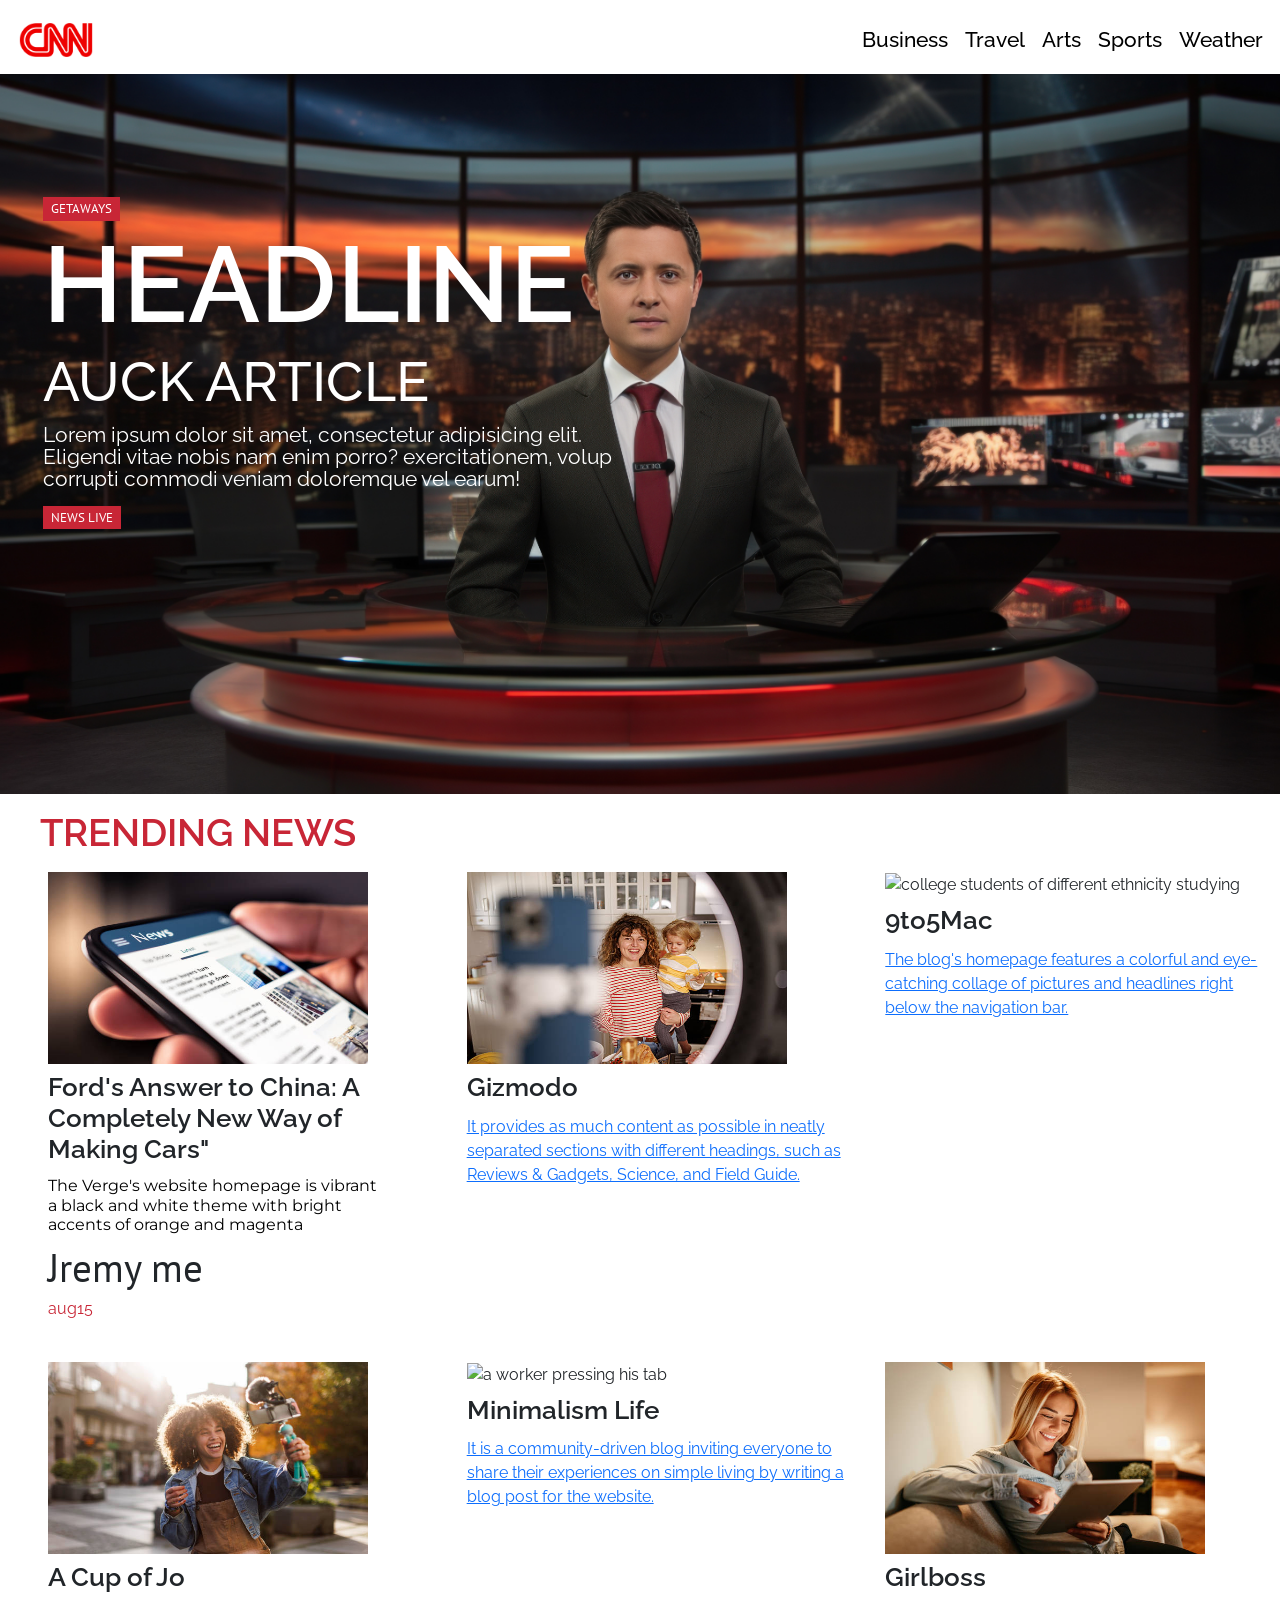
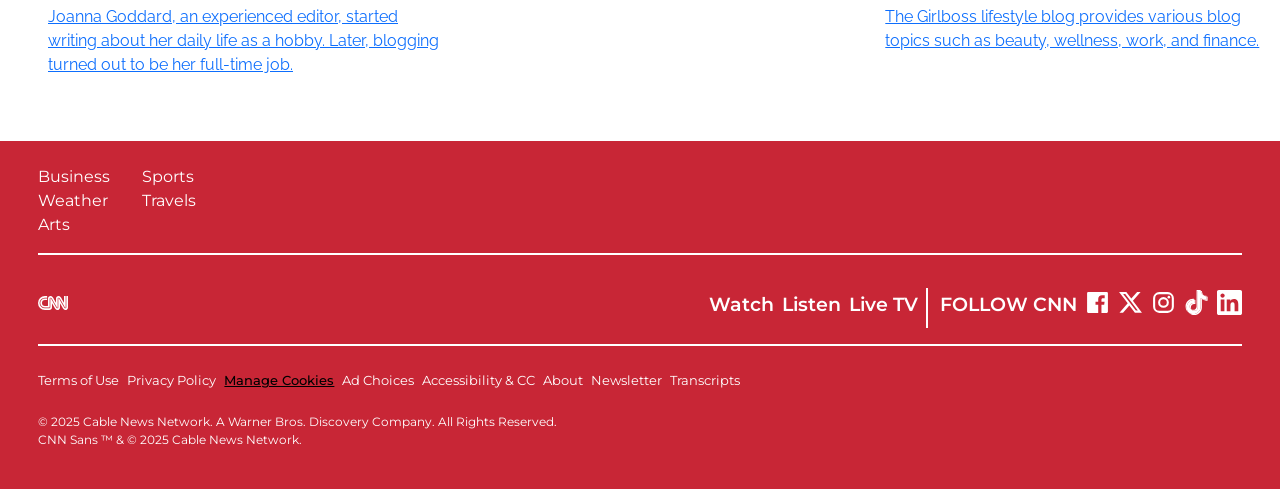
==== cnn.html @ e2d018b4 "first commit" ====
<!DOCTYPE html>
<html lang="en">

<head>
    <meta charset="UTF-8">
    <meta name="viewport" content="width=device-width, initial-scale=1.0">
    <title>cnn</title>
    <link rel="stylesheet" href="https://cdn.jsdelivr.net/npm/bootstrap@5.3.3/dist/css/bootstrap.min.css">
    <script defer src="https://cdn.jsdelivr.net/npm/bootstrap@5.3.3/dist/js/bootstrap.bundle.min.js "></script>
    <link rel="stylesheet" href="cnn.css">
</head>

<body>
    <header>
        <nav class="">
            <div>
                <img src="images/logo.png" alt="cnn_icon" class="icon">
            </div>
            <ul id="nav-links">
                <li class=""><a href="#">Business</a></li>
                <li><a href="#">Travel</a></li>
                <li><a href="#">Arts</a></li>
                <li><a href="#">Sports</a></li>
                <li><a href="#">Weather</a></li>
            </ul>
            <div id="hamburger">
                <span class="bar"></span>
                <span class="bar"></span>
                <span class="bar"></span>
            </div>
        </nav>
    </header>
    <section class="hero-section">
        <div class="hero-img">
            <!-- <img src="images/newHeader.jpg" alt=""> -->
        </div>
        <div class="hero-img-overlay text-white">
            <span> GETAWAYS</span>
            <h1>HEADLINE</h1>
            <h3>AUCK ARTICLE</h3>
            <p class="lorem"><small>Lorem ipsum dolor sit amet, consectetur adipisicing elit.<br> Eligendi vitae nobis
                    nam enim porro? exercitationem, volup <br>
                    corrupti commodi veniam doloremque vel earum!
                </small></p>
            <span>NEWS LIVE</span>
        </div>
    </section>
    <section class="news-section">
        <div class="newsHeading d-flex justify-content-between me-5 ms-3 mt-3 mb-2">
            <h3 class="ps-md-4">TRENDING NEWS</h3>
            <span class="p-0" style="font-size: 1.5em;">&#x2304</span>
        </div>
        <div class="row news-items ps-md-5" id="row">

            <div class="news-item news-item-media1 d-flex col-md-6 d-md-block col-lg-4">
                <div class="news-item-img">
                    <img src="images/newsImg_1.jpg" alt="" id="image">
                </div>
                <div class="news-item-content">
                    <h3 class="pb-md-1 pt-md-2 ">Ford's Answer to China: A Completely New Way of Making Cars"</h3>
                    <p class="firstParagraph"> <a href="" id="desc">
                            The Verge's website homepage is vibrant
                            a black and white theme with bright accents of orange and magenta</p>
                    </a>
                    <span class="firstSpan">Jremy me</span>
                    <p class="time"> aug15</p>


                </div>
            </div>
            <div class="background"></div>

            <div class="news-item news-item-media2 d-flex col-md-6 d-md-block col-lg-4">
                <div class="news-item-img">
                    <img src="images/newsImg_2.jpg" alt="a mother and her child">
                </div>
                <div class="news-item-content">
                    <h3 class="pb-md-1 pt-md-2 authorName ">Gizmodo</h3>
                    <p> <a href="">
                            It provides as much content as possible in neatly separated sections with different
                            headings,
                            such as Reviews & Gadgets, Science, and Field Guide.
                        </a>
                    </p>
                </div>
            </div>

            <div class="background"></div>

            <div class="news-item news-item-media3 d-flex col-md-6 d-md-block col-lg-4">
                <div class="news-item-img">
                    <img src="images/newsImg_3.jpg" alt="college students of different ethnicity studying">
                </div>
                <div class="news-item-content">
                    <h3 class="pb-md-1 pt-md-2">9to5Mac</h3>
                    <p> <a href="">
                            The blog's homepage features a colorful and eye-catching
                            collage of pictures and headlines right below the navigation bar.</p>
                    </a>
                </div>
            </div>

            <div class="background"></div>

            <div class="news-item news-item-media4 d-flex col-md-6 d-md-block col-lg-4">
                <div class="news-item-img">
                    <img src="images/newsImg_4.jpg" alt="a girl holding a camera">
                </div>
                <div class="news-item-content">
                    <h3 class="pb-md-1 pt-md-2">A Cup of Jo</h3>
                    <p> <a href="">
                            Joanna Goddard, an experienced editor, started writing about her daily life as a hobby.
                            Later, blogging turned out to be her full-time job.</p>
                    </a>
                </div>
            </div>

            <div class="background"></div>

            <div class="news-item news-item-media5 d-flex col-md-6 d-md-block col-lg-4">
                <div class="news-item-img">
                    <img src="images/newsImg_5.jpg" alt="a worker pressing his tab">
                </div>
                <div class="news-item-content">
                    <h3 class="pb-md-1 pt-md-2">Minimalism Life</h3>
                    <p> <a href="">
                            It is a community-driven blog inviting everyone to share their experiences on simple living
                            by writing a blog post for the website.</p>
                    </a>
                </div>
            </div>

            <div class="background"></div>

            <div class="news-item news-item-media6 d-flex col-md-6 d-md-block col-lg-4">
                <div class="news-item-img">
                    <img src="images/newsImg_6.jpg" alt="a girl pressing her ipad">
                </div>
                <div class="news-item-content">
                    <h3 class="pb-md-1 pt-md-2">Girlboss</h3>
                    <p> <a href="">
                            The Girlboss lifestyle blog provides various blog topics such as beauty,
                            wellness, work, and finance.</p>
                    </a>
                </div>
            </div>


        </div>
    </section>
    <footer class="text-white mt-2">
        <div class="newsOptions">
            <ul class="">
                <div class="ul-former">
                    <li><a href="#">Business</a></li>
                    <li><a href="#">Weather</a></li>
                    <li><a href="#">Arts</a></li>
                </div>
                <div class="ul-latter">
                    <li><a href="#">Sports</a></li>
                    <li><a href="#">Travels</a></li>
                </div>
            </ul>
        </div>
        <div class="background"></div>
        <div class="social-section d-md-flex justify-content-md-between align-content-center">
            <div class="footer-icon">
                <svg fill="#fff" viewBox="0 0 24 24" role="img" xmlns="http://www.w3.org/2000/svg">
                    <path
                        d="M23.996 15.514c0 2.064-2.667 3.055-4.079.658l-2.325-4.004v3.346c0 2.064-2.666 3.055-4.077.658a4103.7 4103.7 0 0 1-2.326-4.004v3.155c0 1.432-.85 2.207-2.179 2.207H5.53a5.53 5.53 0 0 1 0-11.06h1.794V7.8H5.53a4.202 4.202 0 1 0 0 8.403h3.45a.897.897 0 0 0 .879-.878v-6.8a.27.27 0 0 1 .193-.273c.141-.038.29.049.399.233l2.152 3.709 2.083 3.589c.28.474.699.557.997.475a.797.797 0 0 0 .582-.787V8.525a.27.27 0 0 1 .191-.274c.14-.038.287.049.395.233l1.995 3.437 2.242 3.865c.219.371.524.503.79.503a.77.77 0 0 0 .206-.028.799.799 0 0 0 .59-.79v-9H24zM8.003 13.97V8.486c0-2.064 2.667-3.055 4.078-.657.103.173 2.326 4.002 2.326 4.002V8.486c0-2.064 2.666-3.055 4.077-.657.103.173 2.325 4.002 2.325 4.002v-5.36h1.331v9a.27.27 0 0 1-.194.274c-.14.038-.29-.049-.398-.234a1360.428 1360.428 0 0 1-2.24-3.862l-1.995-3.434c-.28-.474-.696-.557-.992-.477a.799.799 0 0 0-.584.786v6.946a.272.272 0 0 1-.193.275c-.143.038-.291-.049-.399-.234-.02-.032-1.069-1.84-2.083-3.589a6211.797 6211.797 0 0 0-2.154-3.71c-.279-.476-.697-.558-.995-.478a.8.8 0 0 0-.585.786v6.8a.372.372 0 0 1-.349.348H5.527a3.671 3.671 0 0 1 0-7.343h1.795v1.328h-1.78a2.343 2.343 0 1 0 0 4.687h2.094a.364.364 0 0 0 .367-.37z" />
                </svg>
            </div>
            <div class="socials-list d-md-flex ">
                <div class="notDisplay">
                    <ul class="d-md-flex gap-2">
                        <li>Watch</li>
                        <li>Listen</li>
                        <li>Live TV</li>
                    </ul>
                </div>
                <div class="socials d-md-flex">
                    <p>FOLLOW CNN</p>
                    <div>
                        <ul class="d-flex gap-2 p-0">
                            <li>
                                <a href="http://facebook.com/CNN">
                                    <svg fill="#fff" viewBox="0 0 24 24" xmlns="http://www.w3.org/2000/svg"
                                        data-name="Layer 1">
                                        <path
                                            d="M20.9,2H3.1A1.1,1.1,0,0,0,2,3.1V20.9A1.1,1.1,0,0,0,3.1,22h9.58V14.25h-2.6v-3h2.6V9a3.64,3.64,0,0,1,3.88-4,20.26,20.26,0,0,1,2.33.12v2.7H17.3c-1.26,0-1.5.6-1.5,1.47v1.93h3l-.39,3H15.8V22h5.1A1.1,1.1,0,0,0,22,20.9V3.1A1.1,1.1,0,0,0,20.9,2Z" />
                                    </svg>
                                </a>
                            </li>
                            <li>
                                <a href="http://twitter.com/CNN">
                                    <svg role="img" aria-label="X/Twitter" viewBox="0 0 48 48" fill="none"
                                        xmlns="http://www.w3.org/2000/svg">
                                        <path
                                            d="M36.6526 3.80786H43.3995L28.6594 20.6548L46 43.5798H32.4225L21.7881 29.6759L9.61989 43.5798H2.86886L18.6349
                                25.5601L2 3.80786H15.9222L25.5348 16.5165L36.6526 3.80786ZM34.2846 39.5414H38.0232L13.8908 7.63413H9.87892L34.2846 39.5414Z"
                                            fill="#fff"></path>
                                    </svg>
                                </a>
                            </li>

                            <li>
                                <a href="http://instagram.com/CNN">
                                    <svg fill="#fff" viewBox="-2 -2 24 24" xmlns="http://www.w3.org/2000/svg"
                                        preserveAspectRatio="xMinYMin" class="jam jam-instagram">
                                        <path
                                            d='M14.017 0h-8.07A5.954 5.954 0 0 0 0 5.948v8.07a5.954 5.954 0 0 0 5.948 5.947h8.07a5.954 5.954 0 0 0 5.947-5.948v-8.07A5.954 5.954 0 0 0 14.017 0zm3.94 14.017a3.94 3.94 0 0 1-3.94 3.94h-8.07a3.94 3.94 0 0 1-3.939-3.94v-8.07a3.94 3.94 0 0 1 3.94-3.939h8.07a3.94 3.94 0 0 1 3.939 3.94v8.07z' />
                                        <path
                                            d='M9.982 4.819A5.17 5.17 0 0 0 4.82 9.982a5.17 5.17 0 0 0 5.163 5.164 5.17 5.17 0 0 0 5.164-5.164A5.17 5.17 0 0 0 9.982 4.82zm0 8.319a3.155 3.155 0 1 1 0-6.31 3.155 3.155 0 0 1 0 6.31z' />
                                        <circle cx='15.156' cy='4.858' r='1.237' />
                                    </svg>
                                </a>
                            </li>
                            <li>

                                <a href="https://www.tiktok.com/@cnn?lang=en">
                                    <svg role="img" aria-label="TikTok" viewBox="0 0 48 48" fill="none"
                                        xmlns="http://www.w3.org/2000/svg">
                                        <path
                                            d="M34.353 17.3269C37.4397 19.5413 41.2211 20.8442 45.3051 20.8442V12.9572C44.5322 12.9574 43.7613 12.8765 43.0051 12.7157V18.9239C38.9214 18.9239 35.1405 17.621 32.053 15.4068V31.5017C32.053 39.5533 25.5492 46.0798 17.5268 46.0798C14.5334 46.0798 11.7512 45.1716 9.44006 43.6141C12.0779 46.3208 15.7565 48 19.8263 48C27.8492 48 34.3534 41.4734 34.3534 33.4215V17.3269H34.353ZM37.1904 9.36999C35.6129 7.64045 34.5772 5.40535 34.353 2.93435V1.91992H32.1735C32.7221 5.06056 34.5934 7.74374 37.1904 9.36999ZM14.5142 37.4356C13.6329 36.2759 13.1566 34.8572 13.1587 33.3985C13.1587 29.716 16.1336 26.7302 19.8037 26.7302C20.4877 26.7301 21.1675 26.8352 21.8194 27.0427V18.9795C21.0576 18.8748 20.2888 18.8303 19.5203 18.8466V25.1226C18.868 24.915 18.1878 24.8096 17.5037 24.8103C13.8335 24.8103 10.8589 27.7957 10.8589 31.4787C10.8589 34.0828 12.3458 36.3373 14.5142 37.4356Z"
                                            fill="#fff"></path>
                                        <path
                                            d="M32.0529 15.4066C35.1404 17.6208 38.9213 18.9237 43.005 18.9237V12.7156C40.7255 12.2283 38.7075 11.0328 37.1903 9.36999C34.5931 7.74358 32.722 5.0604 32.1733 1.91992H26.4482V33.4212C26.4352 37.0936 23.4655 40.0672 19.8032 40.0672C17.6451 40.0672 15.7279 39.0348 14.5136 37.4356C12.3454 36.3373 10.8585 34.0826 10.8585 31.4788C10.8585 27.7962 13.8331 24.8104 17.5032 24.8104C18.2064 24.8104 18.8842 24.9203 19.5199 25.1228V18.8468C11.6384 19.0102 5.2998 25.473 5.2998 33.4214C5.2998 37.3892 6.87827 40.9861 9.44013 43.6143C11.7513 45.1716 14.5335 46.08 17.5268 46.08C25.5494 46.08 32.0531 39.5531 32.0531 31.5017V15.4066H32.0529Z"
                                            fill="#fff"></path>
                                        <path
                                            d="M43.0051 12.7156V11.037C40.9495 11.0401 38.9343 10.4624 37.1903 9.36987C38.7342 11.0661 40.7671 12.2357 43.0051 12.7156ZM32.1734 1.91997C32.1211 1.61982 32.0809 1.3177 32.053 1.01443V0H24.148V31.5016C24.1354 35.1735 21.1658 38.1471 17.5033 38.1471C16.428 38.1471 15.4128 37.891 14.5137 37.4358C15.7279 39.0349 17.6452 40.0671 19.8033 40.0671C23.4652 40.0671 26.4354 37.0938 26.4482 33.4214V1.91997H32.1734ZM19.5203 18.8468V17.0598C18.8598 16.9692 18.1938 16.9237 17.5271 16.924C9.50383 16.9239 3 23.4508 3 31.5016C3 36.5491 5.55612 40.9974 9.44034 43.614C6.87848 40.986 5.30002 37.3889 5.30002 33.4213C5.30002 25.473 11.6385 19.0102 19.5203 18.8468Z"
                                            fill="#fff"></path>
                                    </svg>
                                </a>
                            </li>
                            <li>
                                <a href="https://www.linkedin.com/company/cnn">
                                    <svg viewBox="0 0 24 24" role="img" xmlns="http://www.w3.org/2000/svg">
                                        <title>LinkedIn icon</title>
                                        <path
                                            d="M20.447 20.452h-3.554v-5.569c0-1.328-.027-3.037-1.852-3.037-1.853 0-2.136 1.445-2.136 2.939v5.667H9.351V9h3.414v1.561h.046c.477-.9 1.637-1.85 3.37-1.85 3.601 0 4.267 2.37 4.267 5.455v6.286zM5.337 7.433c-1.144 0-2.063-.926-2.063-2.065 0-1.138.92-2.063 2.063-2.063 1.14 0 2.064.925 2.064 2.063 0 1.139-.925 2.065-2.064 2.065zm1.782 13.019H3.555V9h3.564v11.452zM22.225 0H1.771C.792 0 0 .774 0 1.729v20.542C0 23.227.792 24 1.771 24h20.451C23.2 24 24 23.227 24 22.271V1.729C24 .774 23.2 0 22.222 0h.003z"
                                            fill="#fff" />
                                    </svg>
                                </a>
                            </li>


                        </ul>
                    </div>
                </div>
            </div>
        </div>

        <div class="background"></div>

        <div class="info-section pt-2">
            <ul class="d-flex gap-2 p-0 m-0 flex-wrap ">
                <li><a href="https://edition.cnn.com/terms">Terms of Use</a></li>
                <li><a href="https://edition.cnn.com/privacy">Privacy Policy</a></li>
                <li class="cookies text-dark"><a href="">Manage Cookies</a></li>
                <li><a href="https://edition.cnn.com/ad-choices">Ad Choices</a></li>
                <li><a href="https://edition.cnn.com/accessibility">Accessibility & CC</a></li>
                <li><a href="https://edition.cnn.com/about">About</a></li>
                <li><a href="https://edition.cnn.com/newsletters">Newsletter</a></li>
                <li><a href="https://edition.cnn.com/transcripts">Transcripts</a></li>
            </ul>
            <p class="copyright pt-4 text-md-start" data-editable="copyrightText">© 2025 Cable News Network. 
                A Warner Bros. Discovery Company. All Rights Reserved. <br> 
                CNN Sans ™ &amp; © 2025 Cable News Network.</p>

        </div>

    </footer>


    <script src="cnn.js"></script>  
</body>

</html>
---- cnn.css ----
@import url('https://fonts.googleapis.com/css2?family=Montserrat:ital,wght@0,100..900;1,100..900&family=PT+Sans&family=Raleway:ital,wght@0,100..900;1,100..900&display=swap');

:root{
   --montserat : "Montserrat", sans-serif;
   --raleway: "Raleway", sans-serif;
   --PtSans: "PT Sans", sans-serif;
}
*,
*::before,
*::after{
    box-sizing: border-box;
}
body{
    padding: 0;
    margin: 0;
    font-family: var(--raleway);
}
.icon{
    width: 5rem;
    margin: 0;
    padding: 1.2rem;
}
nav{
 display: flex;
 justify-content: space-between;
}
 nav ul{
    background-color: #C82636;
    margin: 0;
    padding: 0;
    position: fixed;
    top: 50px;
    gap: 0;
    width: 100%;
    transition: 0.3s;
    right: -100%;
    z-index: 999;
 }
 nav ul.active{
    right: 0;
 }
 nav ul li{
    list-style-type: none;
    margin-bottom: 1.25rem;
    margin-right: 1rem;
    padding: 1rem;
 }
 nav a{
    text-decoration: none;
    color: #fff;
 }
 nav a:hover{
    color: #D4E5D2;
 }
 #hamburger{
    padding: 1.2rem;

 }
 .bar{
    display: block;
    width: 1.8rem;
    height: 4px;
    margin-bottom: 5px;
    background-color: black;
    transition: all .3s ease-in-out;
 }
 #hamburger .active .bar:nth-child(2){
    opacity: 0;
 }
 #hamburger .active .bar:nth-child(1){
    transform:translateY(8px) rotate(45deg);
 }
 #hamburger .active .bar:nth-child(3){
    transform:translateY(8px) rotate(-45deg);

 }
 .hero-section{
   margin-top: -.85rem;
 }
 .hero-img{
   background-image: url('images/newHeader.jpg');
   background-repeat: no-repeat;
   background-size: cover;
   aspect-ratio: 16/9;
   position: relative;
 }
 .hero-img-overlay{
   position: absolute;
   padding-left: 4.3333vw;
   top: 10%;
 }
 .hero-img-overlay span{
   background-color: #C82636;
   padding: .2rem .5rem;
   font-family: var(--PtSans);
   font-weight: 500;
   font-size: 1.45vh;
 }
 .hero-img-overlay h1{
   font-size: 7.3333vw;
   font-family: var(--raleway);
   font-weight: 600;
   margin: 0;
   padding: 0;
}
.hero-img-overlay h3{
   font-size: 2vw;
   font-size: var(--montserat);
   font-weight: 500;
   margin: 0;
   padding: 0;
}
.lorem{
   font-size: 1.8999vw;
   margin-top: .5rem;
   line-height: .9;
   margin-top: .5rem;
   padding: 0;
}
.newsHeading span{
   color: #C82636;
   margin-top: -10px;
}
.newsHeading h3{
   font-size: var(--montserat);
   font-weight: 600;
   font-size: 6.3333vw;
}
.news-item img{
   width: 25vw;
   aspect-ratio: 4/3;
   margin-right: 4vw;
}
.news-item{
   margin-left: 5.3333vw;
   margin-bottom: 4.3333vw;
}
.news-item-content h3{
   font-size: 2.97vw;
   width: 70%;
   font-family: var(--raleway);
   font-weight: 600;
   margin-bottom: .5rem;
   padding: 0;
}
.firstParagraph{
   line-height: 1.2;
   margin-bottom: 0.3rem;
   font-size: 3vw;
   font-weight: 400;
   width: 86%;

   font-family: var(--montserat);
}
.firstParagraph a{
   text-decoration: none;
   color: black;
}
.firstParagraph a:hover{
   color: #C82636;
}
.firstSpan{
   font-size: 3.05vw;
   font-family: var(--PtSans);
}
section .background{
   background-color: #efefef;
   height: 2px;
   margin-bottom: 2rem;
}
.time{
   font-size: small;
   margin: 0;
   font-family: var(--raleway);
   color: #C82636;
}

/* footer styles */
footer{
   background-color: #C82636;
   padding: 1.5rem 5vw;
   font-family: var(--montserat);
}
footer .background{
   background-color: #fff;
   height: 2px;
   margin-bottom: 1rem;
}
footer ul li a{
    text-decoration: none;
    color: #fff;
}
footer ul li{
   list-style-type: none;
}
.newsOptions ul{
   display: flex;
   gap: 2rem;
   justify-content: flex-end;
   padding-right: .5rem;
}
.social-section{
   padding: 1rem 0;
   text-align: center;
   font-family: var(--montserat);
   font-weight: 600;
}
.socials ul li {
   width: 30px;
   margin: 0 auto;
   color: #fff;
}
.footer-icon{
   width: 30px;
   padding-bottom: 1rem;
   margin: 0 auto;

}
.notDisplay{
   display: none;
}
.info-section ul li a{
font-size: .8rem;
white-space: nowrap;
text-align: center;

}
.cookies a{
   text-decoration: underline;
   color: #000!important;
   font-weight: 500;
}
.copyright{
   font-size: .75rem;
  text-align: center;

}
.info-section ul li{
   text-align: center;
   line-height: 1.2;
}



@media(min-width: 765px){
   #hamburger{
      display: none;
   }
    nav ul{
     all: unset;
     display: flex;
   }
   nav ul li{
      all: unset;
      font-size: 1.3rem;
      margin-top: 1.5rem;
      font-weight: 500;
      margin-right: 1.3335vw;
   }
   nav a{
      color: black;
   }
   nav{
      all: unset;
      display: flex;
      justify-content: space-between;
      padding-bottom: .5rem;
   }
   .icon{
      width: 7rem;
   }
   .hero-img-overlay{
      margin-top: 8.3333vw;
      padding-left: 3.3333vw;
      
   }
   .hero-img-overlay h1{
      font-size: 8.333vw;
   }
   .hero-img-overlay h3{
      font-size: 4.3333vw;
   }
   section .background{
      all: unset;
   }
   .news-item{
      margin-left: unset;
      margin-bottom: 3.1666vw;
   }
   .newsHeading span{
      display: none;
   }
   .news-item img{
      margin-right: unset;
      aspect-ratio: 5/3;
   }
   .news-item-content p{
      font-size: 1rem;
   }
   .news-item-content h3{
      font-size: 2vw;
      width: 90%;
   }
   .newsHeading h3{
      font-size: 3vw;
      color: #C82636;
   }
   footer{
      padding: 1.5rem 3vw;

   }

   .newsOptions ul{
      justify-content: flex-start;
      padding: 0;
   }
   /* .ul-former li  ::after{
      content: "";
      border-left: 2px solid white;
      height: 20px;
      padding-right: .75rem;
   } */
    .notDisplay{
      display: block;
    }
    .footer-icon{
      margin: unset;
    }
    .socials ul li {
      width: 25px;
    }
    .socials ul{
      margin-top: -.2rem;
    }
    .notDisplay ul::after{
      content: "";
      border-left: 2px solid white;
      height: 3.15vw;
      padding-right: .75rem;
      margin-top: -.15rem;
    }
    .social-section {
      font-size: 1.5vw;
      padding-bottom: 0;
    }
    .socials-list{
      margin-top: .2rem;
    }
    .socials p{
      padding-right: .5rem;
    }



   
}
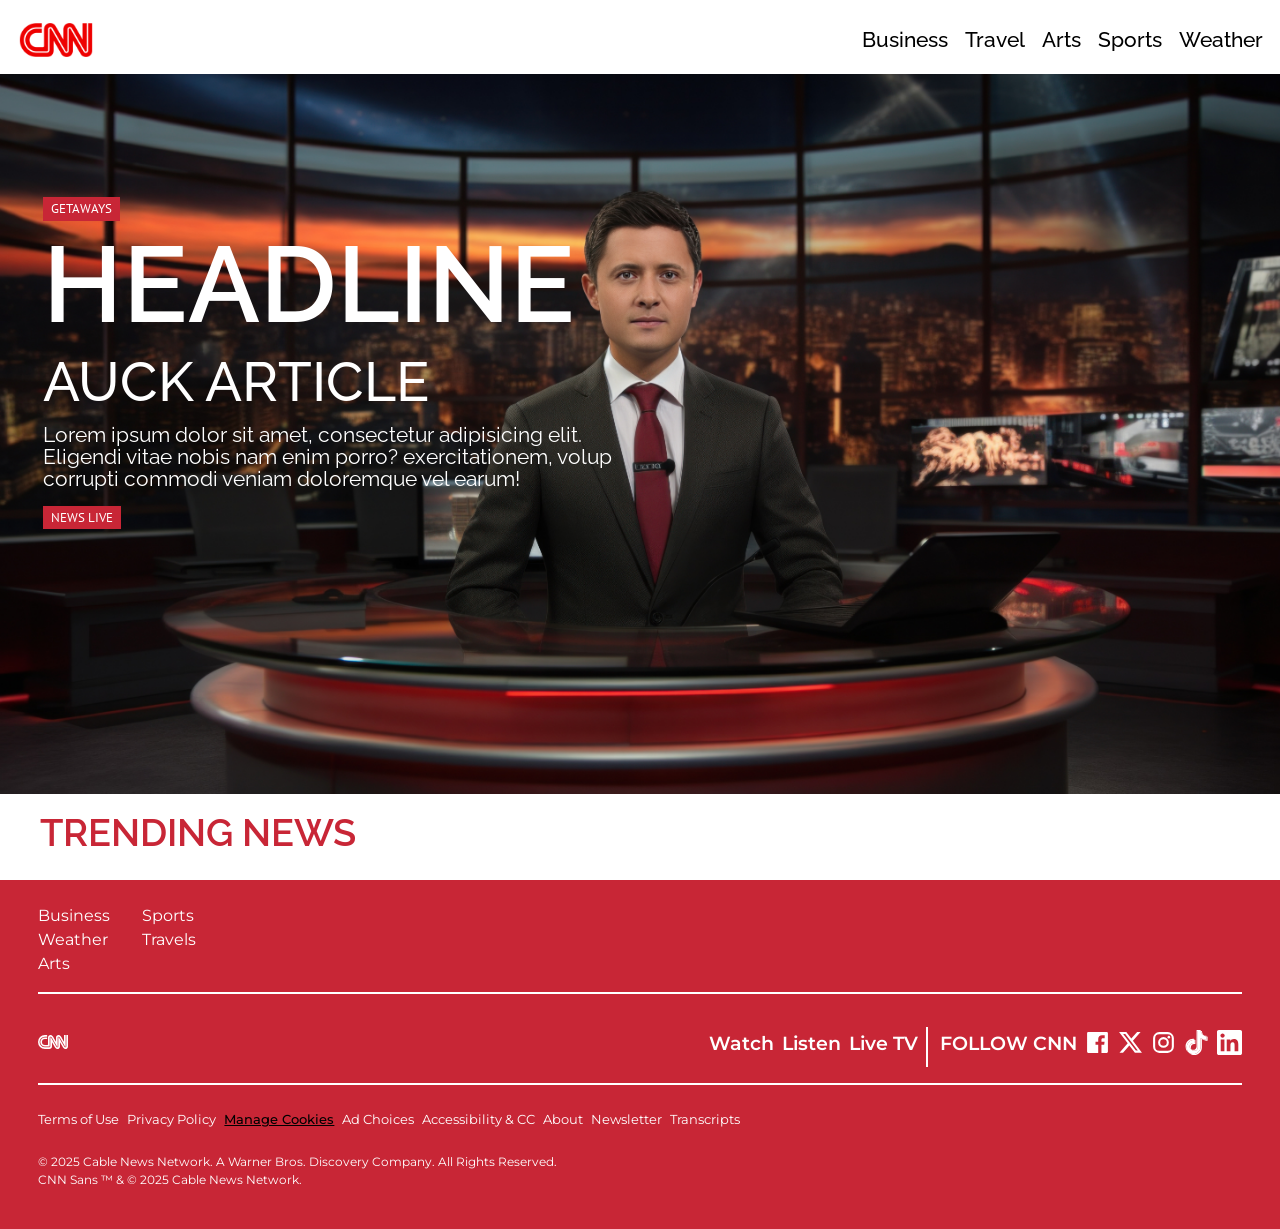
==== commit afc45322: "delete comments" ====
--- a/cnn.html
+++ b/cnn.html
@@ -4,9 +4,8 @@
 <head>
     <meta charset="UTF-8">
     <meta name="viewport" content="width=device-width, initial-scale=1.0">
-    <title>cnn</title>
+    <title>CNN News</title>
     <link rel="stylesheet" href="https://cdn.jsdelivr.net/npm/bootstrap@5.3.3/dist/css/bootstrap.min.css">
-    <script defer src="https://cdn.jsdelivr.net/npm/bootstrap@5.3.3/dist/js/bootstrap.bundle.min.js "></script>
     <link rel="stylesheet" href="cnn.css">
 </head>
 
@@ -32,7 +31,6 @@
     </header>
     <section class="hero-section">
         <div class="hero-img">
-            <!-- <img src="images/newHeader.jpg" alt=""> -->
         </div>
         <div class="hero-img-overlay text-white">
             <span> GETAWAYS</span>
@@ -51,100 +49,6 @@
             <span class="p-0" style="font-size: 1.5em;">&#x2304</span>
         </div>
         <div class="row news-items ps-md-5" id="row">
-
-            <div class="news-item news-item-media1 d-flex col-md-6 d-md-block col-lg-4">
-                <div class="news-item-img">
-                    <img src="images/newsImg_1.jpg" alt="" id="image">
-                </div>
-                <div class="news-item-content">
-                    <h3 class="pb-md-1 pt-md-2 ">Ford's Answer to China: A Completely New Way of Making Cars"</h3>
-                    <p class="firstParagraph"> <a href="" id="desc">
-                            The Verge's website homepage is vibrant
-                            a black and white theme with bright accents of orange and magenta</p>
-                    </a>
-                    <span class="firstSpan">Jremy me</span>
-                    <p class="time"> aug15</p>
-
-
-                </div>
-            </div>
-            <div class="background"></div>
-
-            <div class="news-item news-item-media2 d-flex col-md-6 d-md-block col-lg-4">
-                <div class="news-item-img">
-                    <img src="images/newsImg_2.jpg" alt="a mother and her child">
-                </div>
-                <div class="news-item-content">
-                    <h3 class="pb-md-1 pt-md-2 authorName ">Gizmodo</h3>
-                    <p> <a href="">
-                            It provides as much content as possible in neatly separated sections with different
-                            headings,
-                            such as Reviews & Gadgets, Science, and Field Guide.
-                        </a>
-                    </p>
-                </div>
-            </div>
-
-            <div class="background"></div>
-
-            <div class="news-item news-item-media3 d-flex col-md-6 d-md-block col-lg-4">
-                <div class="news-item-img">
-                    <img src="images/newsImg_3.jpg" alt="college students of different ethnicity studying">
-                </div>
-                <div class="news-item-content">
-                    <h3 class="pb-md-1 pt-md-2">9to5Mac</h3>
-                    <p> <a href="">
-                            The blog's homepage features a colorful and eye-catching
-                            collage of pictures and headlines right below the navigation bar.</p>
-                    </a>
-                </div>
-            </div>
-
-            <div class="background"></div>
-
-            <div class="news-item news-item-media4 d-flex col-md-6 d-md-block col-lg-4">
-                <div class="news-item-img">
-                    <img src="images/newsImg_4.jpg" alt="a girl holding a camera">
-                </div>
-                <div class="news-item-content">
-                    <h3 class="pb-md-1 pt-md-2">A Cup of Jo</h3>
-                    <p> <a href="">
-                            Joanna Goddard, an experienced editor, started writing about her daily life as a hobby.
-                            Later, blogging turned out to be her full-time job.</p>
-                    </a>
-                </div>
-            </div>
-
-            <div class="background"></div>
-
-            <div class="news-item news-item-media5 d-flex col-md-6 d-md-block col-lg-4">
-                <div class="news-item-img">
-                    <img src="images/newsImg_5.jpg" alt="a worker pressing his tab">
-                </div>
-                <div class="news-item-content">
-                    <h3 class="pb-md-1 pt-md-2">Minimalism Life</h3>
-                    <p> <a href="">
-                            It is a community-driven blog inviting everyone to share their experiences on simple living
-                            by writing a blog post for the website.</p>
-                    </a>
-                </div>
-            </div>
-
-            <div class="background"></div>
-
-            <div class="news-item news-item-media6 d-flex col-md-6 d-md-block col-lg-4">
-                <div class="news-item-img">
-                    <img src="images/newsImg_6.jpg" alt="a girl pressing her ipad">
-                </div>
-                <div class="news-item-content">
-                    <h3 class="pb-md-1 pt-md-2">Girlboss</h3>
-                    <p> <a href="">
-                            The Girlboss lifestyle blog provides various blog topics such as beauty,
-                            wellness, work, and finance.</p>
-                    </a>
-                </div>
-            </div>
-
 
         </div>
     </section>
@@ -270,8 +174,8 @@
         </div>
 
     </footer>
-
-
+    
+    <script defer src="https://cdn.jsdelivr.net/npm/bootstrap@5.3.3/dist/js/bootstrap.bundle.min.js "></script>
     <script src="cnn.js"></script>  
 </body>
 
--- a/cnn.css
+++ b/cnn.css
@@ -1,141 +1,167 @@
 @import url('https://fonts.googleapis.com/css2?family=Montserrat:ital,wght@0,100..900;1,100..900&family=PT+Sans&family=Raleway:ital,wght@0,100..900;1,100..900&display=swap');
 
-:root{
-   --montserat : "Montserrat", sans-serif;
+:root {
+   --montserat: "Montserrat", sans-serif;
    --raleway: "Raleway", sans-serif;
    --PtSans: "PT Sans", sans-serif;
 }
+
 *,
 *::before,
-*::after{
-    box-sizing: border-box;
-}
-body{
-    padding: 0;
-    margin: 0;
-    font-family: var(--raleway);
-}
-.icon{
-    width: 5rem;
-    margin: 0;
-    padding: 1.2rem;
-}
-nav{
- display: flex;
- justify-content: space-between;
-}
- nav ul{
-    background-color: #C82636;
-    margin: 0;
-    padding: 0;
-    position: fixed;
-    top: 50px;
-    gap: 0;
-    width: 100%;
-    transition: 0.3s;
-    right: -100%;
-    z-index: 999;
- }
- nav ul.active{
-    right: 0;
- }
- nav ul li{
-    list-style-type: none;
-    margin-bottom: 1.25rem;
-    margin-right: 1rem;
-    padding: 1rem;
- }
- nav a{
-    text-decoration: none;
-    color: #fff;
- }
- nav a:hover{
-    color: #D4E5D2;
- }
- #hamburger{
-    padding: 1.2rem;
-
- }
- .bar{
-    display: block;
-    width: 1.8rem;
-    height: 4px;
-    margin-bottom: 5px;
-    background-color: black;
-    transition: all .3s ease-in-out;
- }
- #hamburger .active .bar:nth-child(2){
-    opacity: 0;
- }
- #hamburger .active .bar:nth-child(1){
-    transform:translateY(8px) rotate(45deg);
- }
- #hamburger .active .bar:nth-child(3){
-    transform:translateY(8px) rotate(-45deg);
-
- }
- .hero-section{
+*::after {
+   box-sizing: border-box;
+}
+
+body {
+   padding: 0;
+   margin: 0;
+   font-family: var(--raleway);
+}
+
+.icon {
+   width: 5rem;
+   margin: 0;
+   padding: 1.2rem;
+}
+
+nav {
+   display: flex;
+   justify-content: space-between;
+}
+
+nav ul {
+   background-color: #C82636;
+   margin: 0;
+   padding: 0;
+   position: fixed;
+   top: 50px;
+   gap: 0;
+   width: 100%;
+   transition: 0.3s;
+   right: -100%;
+   z-index: 999;
+}
+
+nav ul.active {
+   right: 0;
+}
+
+nav ul li {
+   list-style-type: none;
+   margin-bottom: 1.25rem;
+   margin-right: 1rem;
+   padding: 1rem;
+}
+
+nav a {
+   text-decoration: none;
+   color: #fff;
+}
+
+nav a:hover {
+   color: #D4E5D2;
+}
+
+#hamburger {
+   padding: 1.2rem;
+
+}
+
+.bar {
+   display: block;
+   width: 1.8rem;
+   height: 4px;
+   margin-bottom: 5px;
+   background-color: black;
+   transition: all .3s ease-in-out;
+}
+
+#hamburger .active .bar:nth-child(2) {
+   opacity: 0;
+}
+
+#hamburger .active .bar:nth-child(1) {
+   transform: translateY(8px) rotate(45deg);
+}
+
+#hamburger .active .bar:nth-child(3) {
+   transform: translateY(8px) rotate(-45deg);
+
+}
+
+.hero-section {
    margin-top: -.85rem;
- }
- .hero-img{
+}
+
+.hero-img {
    background-image: url('images/newHeader.jpg');
    background-repeat: no-repeat;
    background-size: cover;
    aspect-ratio: 16/9;
    position: relative;
- }
- .hero-img-overlay{
+}
+
+.hero-img-overlay {
    position: absolute;
    padding-left: 4.3333vw;
    top: 10%;
- }
- .hero-img-overlay span{
+}
+
+.hero-img-overlay span {
    background-color: #C82636;
    padding: .2rem .5rem;
    font-family: var(--PtSans);
    font-weight: 500;
    font-size: 1.45vh;
- }
- .hero-img-overlay h1{
+}
+
+.hero-img-overlay h1 {
    font-size: 7.3333vw;
    font-family: var(--raleway);
    font-weight: 600;
    margin: 0;
    padding: 0;
 }
-.hero-img-overlay h3{
+
+.hero-img-overlay h3 {
    font-size: 2vw;
    font-size: var(--montserat);
    font-weight: 500;
    margin: 0;
    padding: 0;
 }
-.lorem{
+
+.lorem {
    font-size: 1.8999vw;
    margin-top: .5rem;
    line-height: .9;
    margin-top: .5rem;
    padding: 0;
 }
-.newsHeading span{
+
+.newsHeading span {
    color: #C82636;
    margin-top: -10px;
 }
-.newsHeading h3{
+
+.newsHeading h3 {
    font-size: var(--montserat);
    font-weight: 600;
    font-size: 6.3333vw;
 }
-.news-item img{
+
+.news-item img {
    width: 25vw;
    aspect-ratio: 4/3;
    margin-right: 4vw;
 }
-.news-item{
+
+.news-item {
    margin-left: 5.3333vw;
    margin-bottom: 4.3333vw;
 }
-.news-item-content h3{
+
+.news-item-content h3 {
    font-size: 2.97vw;
    width: 70%;
    font-family: var(--raleway);
@@ -143,7 +169,8 @@
    margin-bottom: .5rem;
    padding: 0;
 }
-.firstParagraph{
+
+.firstParagraph {
    line-height: 1.2;
    margin-bottom: 0.3rem;
    font-size: 3vw;
@@ -152,23 +179,28 @@
 
    font-family: var(--montserat);
 }
-.firstParagraph a{
+
+.firstParagraph a {
    text-decoration: none;
    color: black;
 }
-.firstParagraph a:hover{
+
+.firstParagraph a:hover {
    color: #C82636;
 }
-.firstSpan{
+
+.firstSpan {
    font-size: 3.05vw;
    font-family: var(--PtSans);
 }
-section .background{
+
+section .background {
    background-color: #efefef;
    height: 2px;
    margin-bottom: 2rem;
 }
-.time{
+
+.time {
    font-size: small;
    margin: 0;
    font-family: var(--raleway);
@@ -176,181 +208,207 @@
 }
 
 /* footer styles */
-footer{
+footer {
    background-color: #C82636;
    padding: 1.5rem 5vw;
    font-family: var(--montserat);
 }
-footer .background{
+
+footer .background {
    background-color: #fff;
    height: 2px;
    margin-bottom: 1rem;
 }
-footer ul li a{
-    text-decoration: none;
-    color: #fff;
-}
-footer ul li{
+
+footer ul li a {
+   text-decoration: none;
+   color: #fff;
+}
+
+footer ul li {
    list-style-type: none;
 }
-.newsOptions ul{
+
+.newsOptions ul {
    display: flex;
    gap: 2rem;
    justify-content: flex-end;
    padding-right: .5rem;
 }
-.social-section{
+
+.social-section {
    padding: 1rem 0;
    text-align: center;
    font-family: var(--montserat);
    font-weight: 600;
 }
+
 .socials ul li {
    width: 30px;
    margin: 0 auto;
    color: #fff;
 }
-.footer-icon{
+
+.footer-icon {
    width: 30px;
    padding-bottom: 1rem;
    margin: 0 auto;
 
 }
-.notDisplay{
+
+.notDisplay {
    display: none;
 }
-.info-section ul li a{
-font-size: .8rem;
-white-space: nowrap;
-text-align: center;
-
-}
-.cookies a{
+
+.info-section ul li a {
+   font-size: .8rem;
+   white-space: nowrap;
+   text-align: center;
+
+}
+
+.cookies a {
    text-decoration: underline;
-   color: #000!important;
+   color: #000 !important;
    font-weight: 500;
 }
-.copyright{
+
+.copyright {
    font-size: .75rem;
-  text-align: center;
-
-}
-.info-section ul li{
+   text-align: center;
+
+}
+
+.info-section ul li {
    text-align: center;
    line-height: 1.2;
 }
 
 
-
-@media(min-width: 765px){
-   #hamburger{
+/* media queries */
+@media(min-width: 765px) {
+   #hamburger {
       display: none;
    }
-    nav ul{
-     all: unset;
-     display: flex;
-   }
-   nav ul li{
+
+   nav ul {
+      all: unset;
+      display: flex;
+   }
+
+   nav ul li {
       all: unset;
       font-size: 1.3rem;
       margin-top: 1.5rem;
       font-weight: 500;
       margin-right: 1.3335vw;
    }
-   nav a{
+
+   nav a {
       color: black;
    }
-   nav{
+
+   nav {
       all: unset;
       display: flex;
       justify-content: space-between;
       padding-bottom: .5rem;
    }
-   .icon{
+
+   .icon {
       width: 7rem;
    }
-   .hero-img-overlay{
+
+   .hero-img-overlay {
       margin-top: 8.3333vw;
       padding-left: 3.3333vw;
-      
-   }
-   .hero-img-overlay h1{
+
+   }
+   .hero-img-overlay h1 {
       font-size: 8.333vw;
    }
-   .hero-img-overlay h3{
+
+   .hero-img-overlay h3 {
       font-size: 4.3333vw;
    }
-   section .background{
+
+   section .background {
       all: unset;
    }
-   .news-item{
+
+   .news-item {
       margin-left: unset;
       margin-bottom: 3.1666vw;
    }
-   .newsHeading span{
+
+   .newsHeading span {
       display: none;
    }
-   .news-item img{
+
+   .news-item img {
       margin-right: unset;
       aspect-ratio: 5/3;
    }
-   .news-item-content p{
+
+   .news-item-content p {
       font-size: 1rem;
    }
-   .news-item-content h3{
+
+   .news-item-content h3 {
       font-size: 2vw;
       width: 90%;
    }
-   .newsHeading h3{
+
+   .newsHeading h3 {
       font-size: 3vw;
       color: #C82636;
    }
-   footer{
+
+   footer {
       padding: 1.5rem 3vw;
 
    }
 
-   .newsOptions ul{
+   .newsOptions ul {
       justify-content: flex-start;
       padding: 0;
    }
-   /* .ul-former li  ::after{
-      content: "";
-      border-left: 2px solid white;
-      height: 20px;
-      padding-right: .75rem;
-   } */
-    .notDisplay{
+
+   .notDisplay {
       display: block;
-    }
-    .footer-icon{
+   }
+
+   .footer-icon {
       margin: unset;
-    }
-    .socials ul li {
+   }
+
+   .socials ul li {
       width: 25px;
-    }
-    .socials ul{
+   }
+
+   .socials ul {
       margin-top: -.2rem;
-    }
-    .notDisplay ul::after{
+   }
+
+   .notDisplay ul::after {
       content: "";
       border-left: 2px solid white;
       height: 3.15vw;
       padding-right: .75rem;
       margin-top: -.15rem;
-    }
-    .social-section {
+   }
+
+   .social-section {
       font-size: 1.5vw;
       padding-bottom: 0;
-    }
-    .socials-list{
+   }
+
+   .socials-list {
       margin-top: .2rem;
-    }
-    .socials p{
+   }
+
+   .socials p {
       padding-right: .5rem;
-    }
-
-
-
-   
+   }
+
 }
